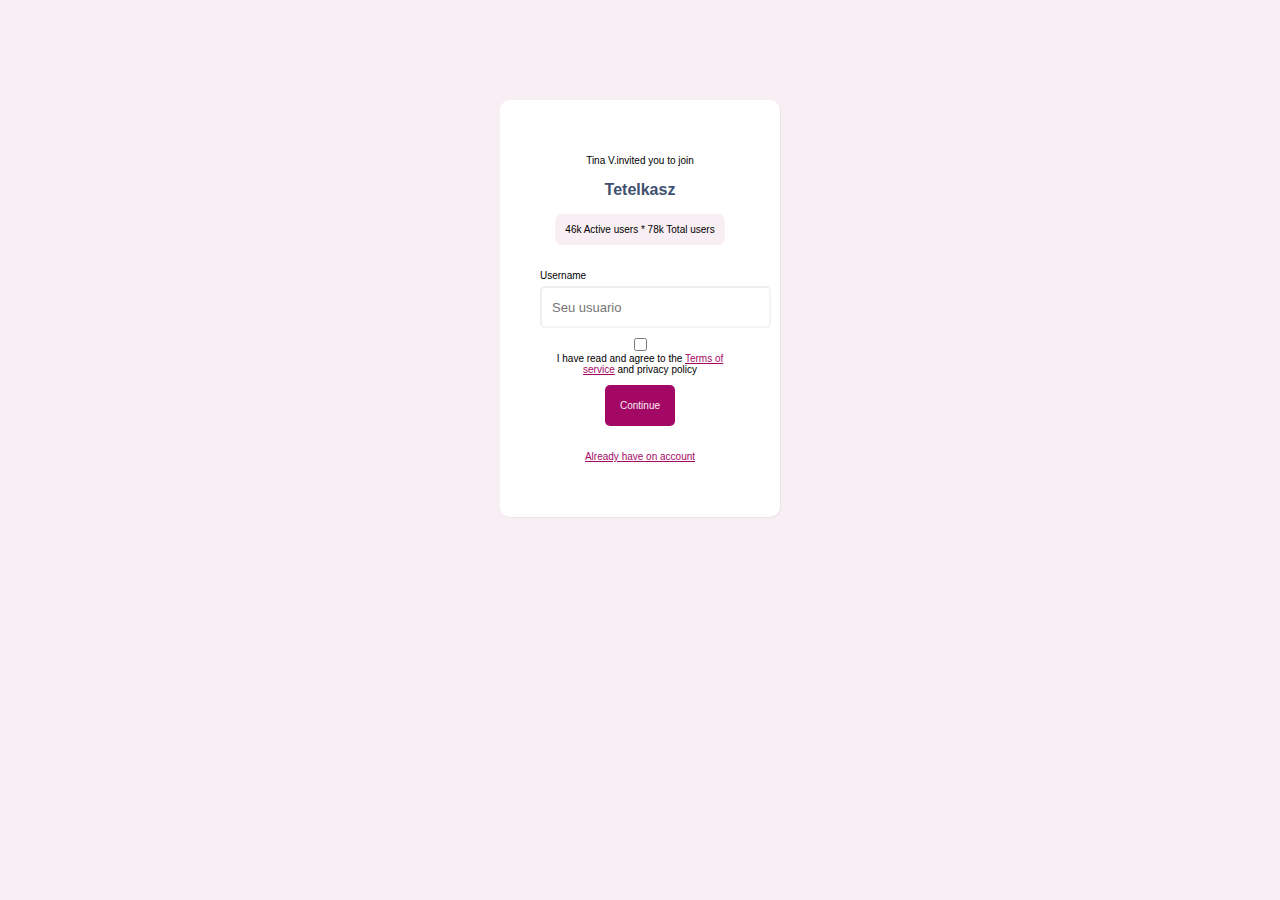
==== estilo/index.html @ d967c33f "criando estilo do sign-up" ====
<!DOCTYPE html>
<html lang="pt-br">
<head>
    <meta charset="UTF-8">
    <meta http-equiv="X-UA-Compatible" content="IE=edge">
    <meta name="viewport" content="width=device-width, initial-scale=1.0">
    <title>Sign-Up</title>
    <link rel="stylesheet" href="estilo/style.css">
</head>
<body>
    <main>
        <picture>

        </picture>
        <p>Tina V.invited you to join</p>
        <h1>Tetelkasz</h1>
        <p class="box">46k Active users * 78k Total users</p>
        <section class="user">
            <p id="userp">Username</p>
            <input type="text" name="user" id="txtuser" placeholder="Seu usuario">
        </section>
        <section id="chek">
            <input type="checkbox" name="term" id="txtterm">
            <p>I have read and agree to the <a href="#">Terms of service</a> and privacy policy</p>
            <input class="btn" type="button" value="Continue">
        </section>
        <p><a href="#">Already have on account</a></p>
    </main>

</body>
</html>
---- estilo/estilo/style.css ----
@charset "UTF-8";

* {
    margin: 0px;
    padding: 0px;
}

:root{
    --fonte1: #F8EFF4;
    --fonte2: #A40865;
    --fonte3: #405170;
    --fonte4: #CEA4B2;
    --fonte5: #97A0B4;
    --fonte6: #C2866B;
}
body{
    background-color: var(--fonte1);
    padding-top: 100px;
    font-family: Arial, Helvetica, sans-serif;
    font-size: 10px;
}
main{
    background-color: white;
    width: 200px;
    margin: auto;
    padding: 40px;
    text-align: center;
    border-radius: 10px;
    box-shadow: 1px 1px 1px rgba(22, 22, 22, 0.055);
}

main > p {
    padding: 15px;
    color: black;

}

h1{
    font-size: 16px;
    color: var(--fonte3);

}
p.box {
    background-color: var(--fonte1);
    display: inline-block;
    margin: 15px;
    border-radius: 7px;
    padding: 10px;
    
}

section.user{
    max-width: 100vw;
    text-align: left;
    margin-bottom: 10px;
    margin-top: 10px;
}

section input#txtuser{
    border-color: rgba(0, 0, 0, 0.068);
    margin-top: 5px;
    font-size: 16px;
    padding: 10px;
    border-radius: 5px;
}

section#chek p{
    display: inline-block;
}
input::placeholder{
    font-size: 13px;
}

input#txtterm{
    display: inline;
}

input.btn{
    background-color: var(--fonte2);
    color: var(--fonte1);
    font-size: 10px;
    margin: 10px 0px 10px 0px;
    padding: 15px;
    border-radius: 5px;
    cursor: pointer;
    border: none;
}

a{
    color: var(--fonte2);

}
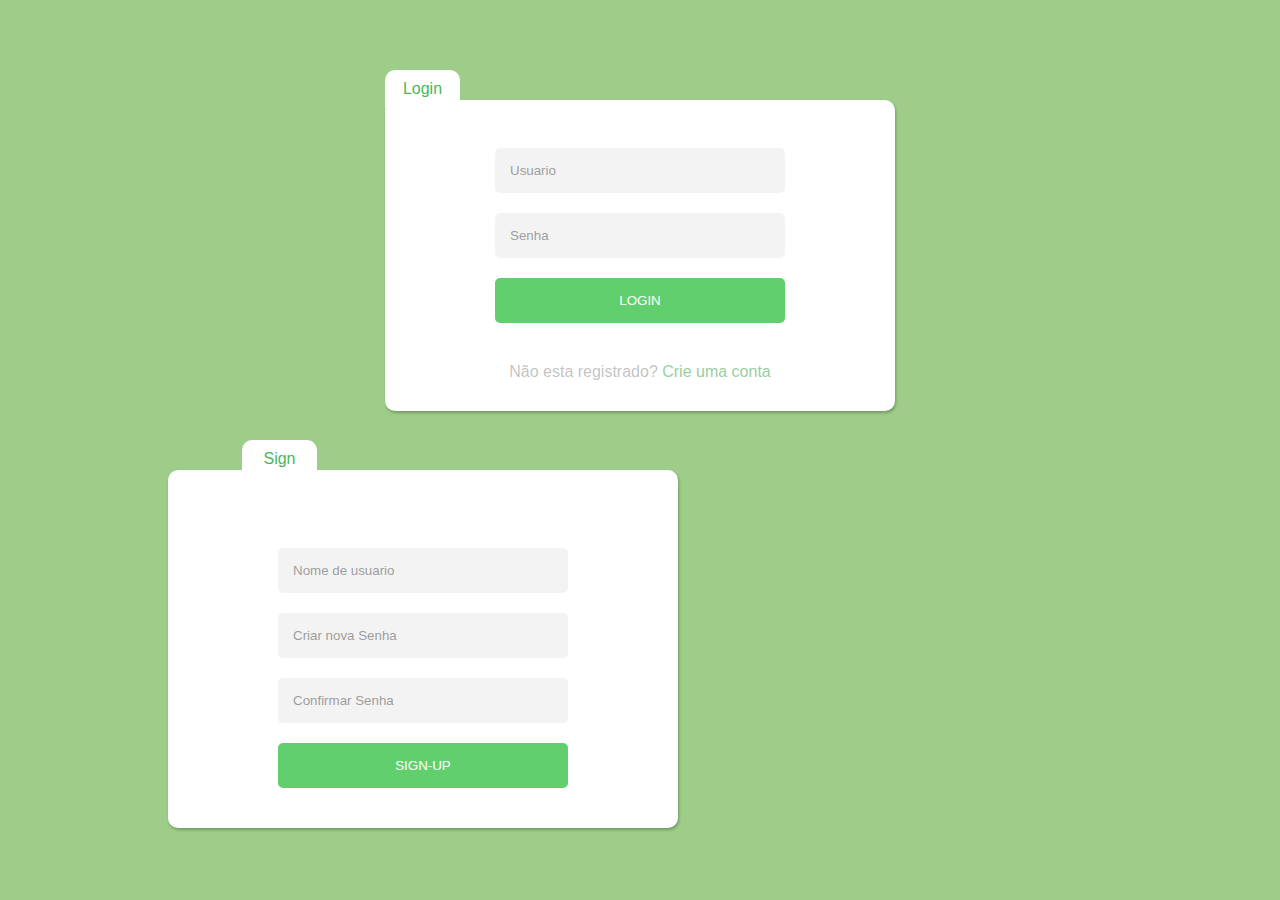
==== commit 5164631f: "modificando o design de login" ====
--- a/estilo/index.html
+++ b/estilo/index.html
@@ -8,24 +8,34 @@
     <link rel="stylesheet" href="estilo/style.css">
 </head>
 <body>
-    <main>
-        <picture>
-
-        </picture>
-        <p>Tina V.invited you to join</p>
-        <h1>Tetelkasz</h1>
-        <p class="box">46k Active users * 78k Total users</p>
-        <section class="user">
-            <p id="userp">Username</p>
-            <input type="text" name="user" id="txtuser" placeholder="Seu usuario">
-        </section>
-        <section id="chek">
-            <input type="checkbox" name="term" id="txtterm">
-            <p>I have read and agree to the <a href="#">Terms of service</a> and privacy policy</p>
-            <input class="btn" type="button" value="Continue">
-        </section>
-        <p><a href="#">Already have on account</a></p>
-    </main>
-
+    
+    <form id="login">
+        <p class="entrar">Login</p>
+        <div> 
+            <input type="text" name="user" id="txtuser" class="caixa" placeholder="Usuario">
+        </div>
+        <div>
+            <input type="password" name="senha" id="txtsenha" class="caixa" placeholder="Senha">
+        </div>
+        <div>
+            <input type="button" value="LOGIN" class="btn">
+        </div>
+        <P>Não esta registrado? <a href="#" id="signbtn">Crie uma conta </a></P>
+    </form>
+    <form id="sign" class="sign ">
+        <p class="entrar">Sign</p>
+        <div>
+            <input type="text" name="user" id="txtuser" class="caixa" placeholder="Nome de usuario">
+        </div>
+        <div>
+            <input type="password" name="senha" id="txtsenha" class="caixa" placeholder="Criar nova Senha">
+        </div>
+        <div>
+            <input type="password" name="senha" id="txtsenha" class="caixa" placeholder="Confirmar Senha">
+        </div>
+        <div>
+            <input type="button" value="SIGN-UP" class="btn">
+        </div>
+    </form>
 </body>
 </html>--- a/estilo/estilo/style.css
+++ b/estilo/estilo/style.css
@@ -6,88 +6,117 @@
 }
 
 :root{
-    --fonte1: #F8EFF4;
-    --fonte2: #A40865;
-    --fonte3: #405170;
-    --fonte4: #CEA4B2;
-    --fonte5: #97A0B4;
-    --fonte6: #C2866B;
+    --fonte1: #7fbe64c4;
+    --fonte2: #52ca60e7;
+    --fonte3: #98CF9F;
+    --fonte4: #4ab657;
 }
+
 body{
     background-color: var(--fonte1);
-    padding-top: 100px;
+    margin: 100px;
     font-family: Arial, Helvetica, sans-serif;
-    font-size: 10px;
-}
-main{
-    background-color: white;
-    width: 200px;
-    margin: auto;
-    padding: 40px;
-    text-align: center;
-    border-radius: 10px;
-    box-shadow: 1px 1px 1px rgba(22, 22, 22, 0.055);
-}
-
-main > p {
-    padding: 15px;
-    color: black;
-
-}
-
-h1{
-    font-size: 16px;
-    color: var(--fonte3);
-
-}
-p.box {
-    background-color: var(--fonte1);
-    display: inline-block;
-    margin: 15px;
-    border-radius: 7px;
-    padding: 10px;
     
 }
 
-section.user{
-    max-width: 100vw;
-    text-align: left;
-    margin-bottom: 10px;
-    margin-top: 10px;
+.entrar{
+    color: #4AB657;
+    background-color: white;
+    text-align: center;
+    padding: 10px;
+    font-style: 10px;
+    width: 55px;
+    position: relative;
+    top: -60px;
+    left: -30px;
+    border-top-left-radius: 10px;
+    border-top-right-radius: 10px;
 }
 
-section input#txtuser{
-    border-color: rgba(0, 0, 0, 0.068);
-    margin-top: 5px;
-    font-size: 16px;
+form#login{
+    background-color: white;
+    margin: auto;
+    
+    box-shadow: 1px 2px 3px rgba(8, 8, 8, 0.26);
+    text-align: center;
+    padding: 30px;
+    width: 50vh;
+    border-radius: 10px;
+}
+
+form#login > div{
     padding: 10px;
+    position: relative;
+    top: -30px;
+}
+
+div > p {
+    text-align: left;
+}
+
+.caixa{
+    background-color: #d3d3d348;
+    border: none;
+    padding: 15px;
+    width: 260px;
     border-radius: 5px;
 }
-
-section#chek p{
-    display: inline-block;
-}
 input::placeholder{
-    font-size: 13px;
+    color: #949494ec;
 }
 
-input#txtterm{
-    display: inline;
+input.btn {
+    border: none;
+    padding: 15px;
+    width: 290px;
+    color: white;
+    background-color: var(--fonte2);
+    border-radius: 5px;
+    cursor: pointer;
 }
 
-input.btn{
-    background-color: var(--fonte2);
-    color: var(--fonte1);
-    font-size: 10px;
-    margin: 10px 0px 10px 0px;
-    padding: 15px;
-    border-radius: 5px;
-    cursor: pointer;
-    border: none;
+.btn:hover {
+    background-color: var(--fonte4);
+}
+
+p{
+    color: rgba(128, 128, 128, 0.486);
 }
 
 a{
-    color: var(--fonte2);
-
+    text-decoration: none;
+    color: var(--fonte3);
+}
+a:hover{
+    text-decoration: underline;
 }
 
+form#sign a:hover{
+    display: flex;
+}
+
+form#sign{
+
+    position: absolute;
+    background-color: white;
+    box-shadow: 1px 2px 3px rgba(8, 8, 8, 0.26);
+    text-align: center;
+    padding: 30px;
+    width: 50vh;
+    height: auto;
+    border-radius: 10px;
+    top: 470px;
+    left: 168px;
+}
+
+form#sign > div {
+    padding: 10px;
+}
+
+form#sign > p.entrar{
+    left: 44px;
+}
+
+
+
+
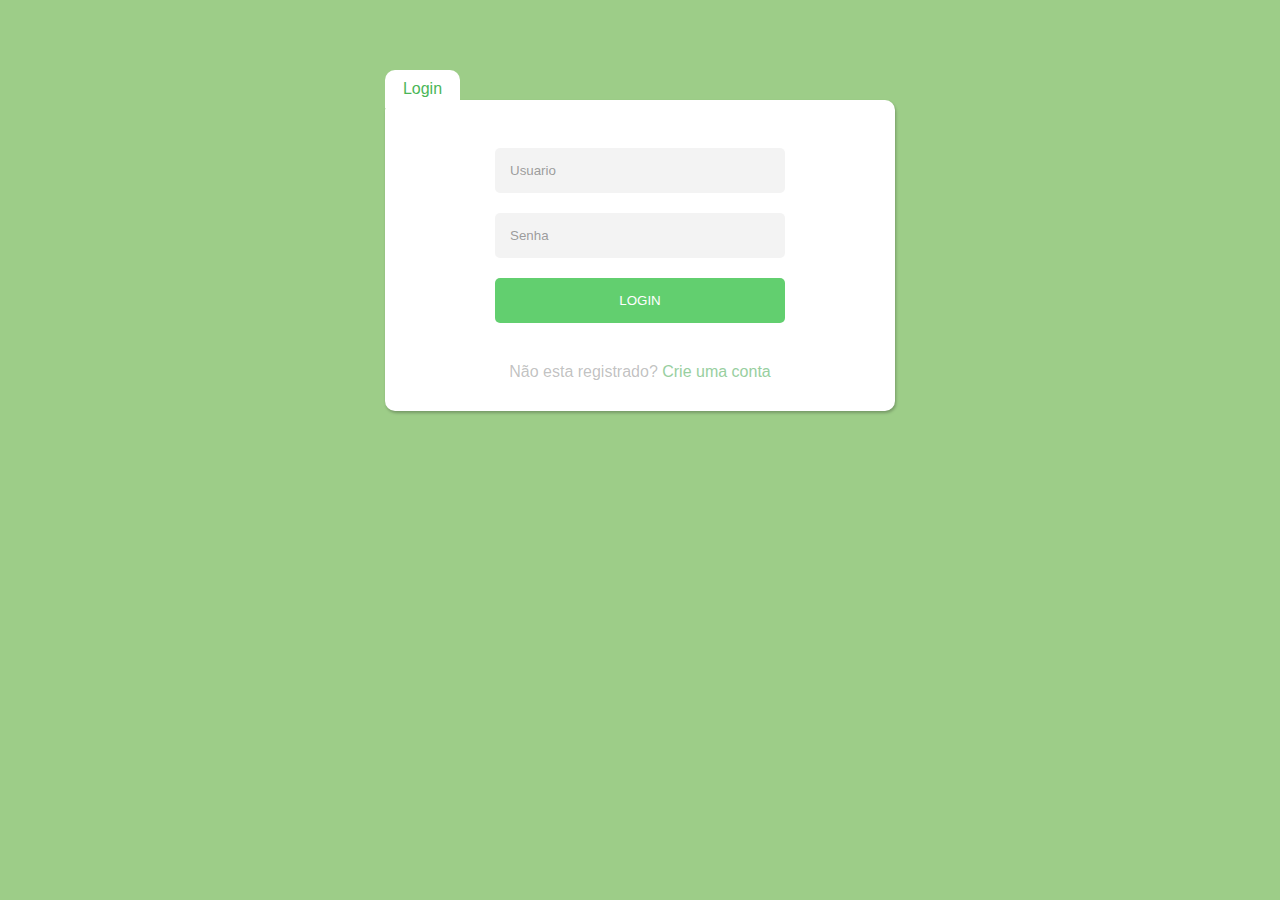
==== commit 64763529: "tentando criar o sistema de loggin" ====
--- a/estilo/index.html
+++ b/estilo/index.html
@@ -6,10 +6,11 @@
     <meta name="viewport" content="width=device-width, initial-scale=1.0">
     <title>Sign-Up</title>
     <link rel="stylesheet" href="estilo/style.css">
+    <script src="script/script.js"></script>
 </head>
 <body>
     
-    <form id="login">
+    <form id="formlogin">
         <p class="entrar">Login</p>
         <div> 
             <input type="text" name="user" id="txtuser" class="caixa" placeholder="Usuario">
@@ -18,11 +19,11 @@
             <input type="password" name="senha" id="txtsenha" class="caixa" placeholder="Senha">
         </div>
         <div>
-            <input type="button" value="LOGIN" class="btn">
+            <a href="#"><input type="button" value="LOGIN" class="btn" id="btnlogin" onclick="logar()"></a>
         </div>
-        <P>Não esta registrado? <a href="#" id="signbtn">Crie uma conta </a></P>
+        <P>Não esta registrado? <a href="#" id="lblsign">Crie uma conta </a></P>
     </form>
-    <form id="sign" class="sign ">
+    <!--<form id="formsign" class="sign">
         <p class="entrar">Sign</p>
         <div>
             <input type="text" name="user" id="txtuser" class="caixa" placeholder="Nome de usuario">
@@ -36,6 +37,6 @@
         <div>
             <input type="button" value="SIGN-UP" class="btn">
         </div>
-    </form>
+    </form> -->
 </body>
 </html>--- a/estilo/estilo/style.css
+++ b/estilo/estilo/style.css
@@ -33,7 +33,7 @@
     border-top-right-radius: 10px;
 }
 
-form#login{
+#formlogin{
     background-color: white;
     margin: auto;
     
@@ -44,7 +44,7 @@
     border-radius: 10px;
 }
 
-form#login > div{
+#formlogin > div{
     padding: 10px;
     position: relative;
     top: -30px;
@@ -91,12 +91,7 @@
     text-decoration: underline;
 }
 
-form#sign a:hover{
-    display: flex;
-}
-
-form#sign{
-
+#formsign{
     position: absolute;
     background-color: white;
     box-shadow: 1px 2px 3px rgba(8, 8, 8, 0.26);
@@ -106,10 +101,10 @@
     height: auto;
     border-radius: 10px;
     top: 470px;
-    left: 168px;
+    left: 160px;
 }
 
-form#sign > div {
+#formsign > div {
     padding: 10px;
 }
 
@@ -117,6 +112,6 @@
     left: 44px;
 }
 
-
-
-
+form.active{
+    color: black;
+}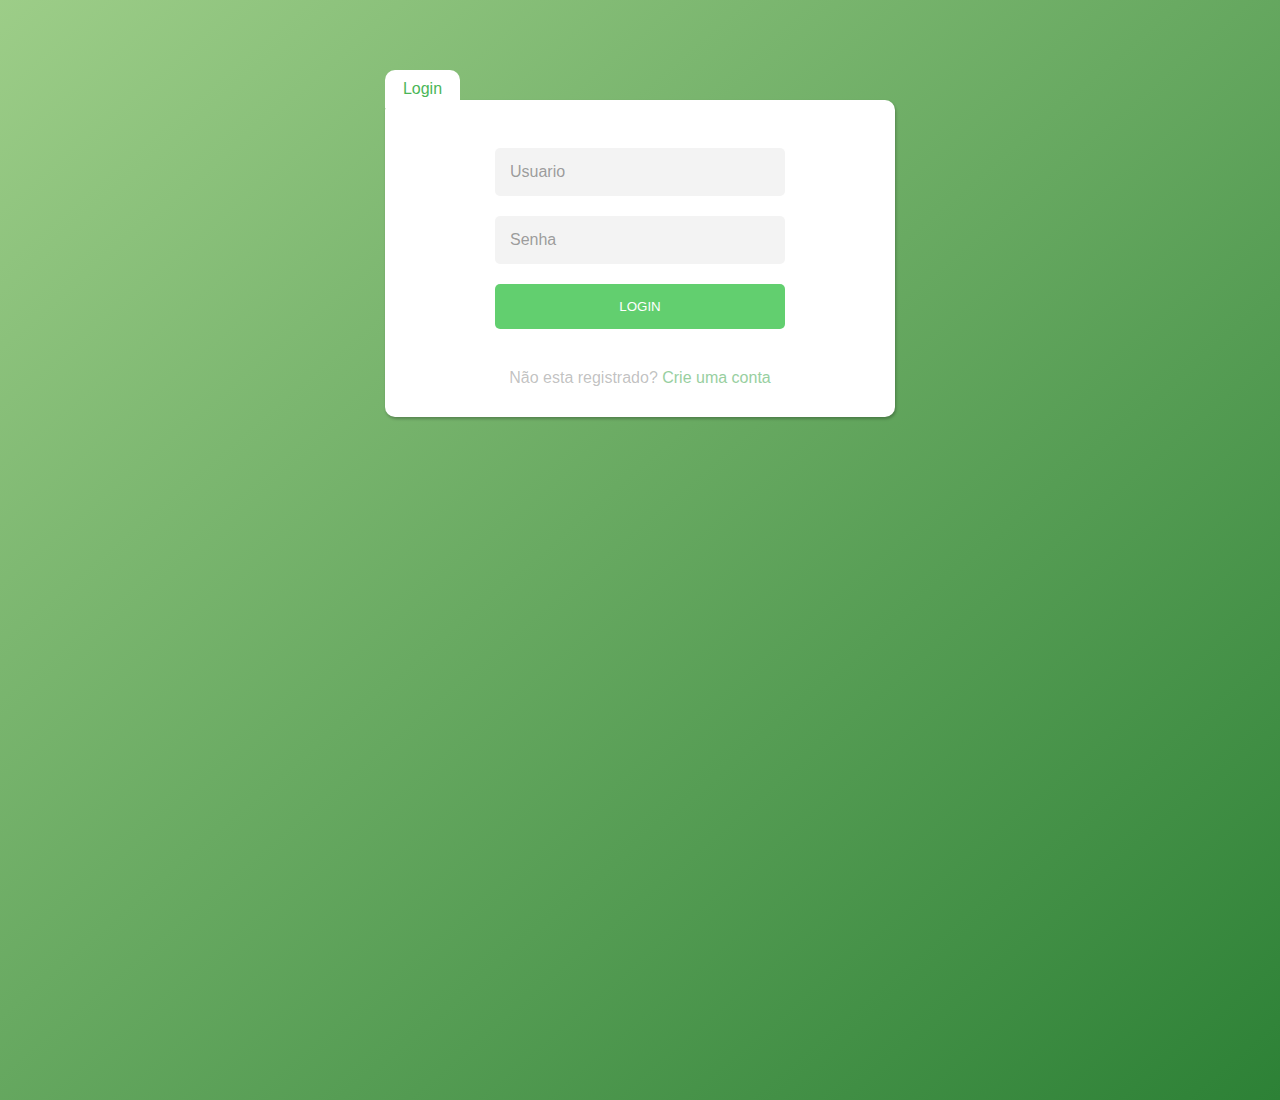
==== commit c7753777: "CONSERTEI o login e a troa de formulario" ====
--- a/estilo/index.html
+++ b/estilo/index.html
@@ -6,24 +6,26 @@
     <meta name="viewport" content="width=device-width, initial-scale=1.0">
     <title>Sign-Up</title>
     <link rel="stylesheet" href="estilo/style.css">
-    <script src="script/script.js"></script>
+    
 </head>
 <body>
     
     <form id="formlogin">
         <p class="entrar">Login</p>
-        <div> 
-            <input type="text" name="user" id="txtuser" class="caixa" placeholder="Usuario">
+        <div>
+            <p id="txterro"></p> 
+            <input id="txtuser" type="text" name="txtuser" class="caixa" placeholder="Usuario">
         </div>
         <div>
-            <input type="password" name="senha" id="txtsenha" class="caixa" placeholder="Senha">
+            <input id="txtsenha" type="password" name="txtsenha"  class="caixa" placeholder="Senha">
         </div>
         <div>
-            <a href="#"><input type="button" value="LOGIN" class="btn" id="btnlogin" onclick="logar()"></a>
+            <input id="btnlogar" type="button" value="LOGIN" class="btn"  onclick="logar()">
         </div>
         <P>Não esta registrado? <a href="#" id="lblsign">Crie uma conta </a></P>
     </form>
     <!--<form id="formsign" class="sign">
+
         <p class="entrar">Sign</p>
         <div>
             <input type="text" name="user" id="txtuser" class="caixa" placeholder="Nome de usuario">
@@ -38,5 +40,6 @@
             <input type="button" value="SIGN-UP" class="btn">
         </div>
     </form> -->
+    <script type="text/javascript" src="script/script.js"></script>
 </body>
 </html>--- a/estilo/estilo/style.css
+++ b/estilo/estilo/style.css
@@ -13,10 +13,10 @@
 }
 
 body{
-    background-color: var(--fonte1);
+    background-image: linear-gradient(to right bottom, var(--fonte1), #177421e7);
     margin: 100px;
     font-family: Arial, Helvetica, sans-serif;
-    
+    height: 100vh;
 }
 
 .entrar{
@@ -51,7 +51,8 @@
 }
 
 div > p {
-    text-align: left;
+    text-align: center;
+    color: green;
 }
 
 .caixa{
@@ -60,6 +61,7 @@
     padding: 15px;
     width: 260px;
     border-radius: 5px;
+    font-size: 16px;
 }
 input::placeholder{
     color: #949494ec;
